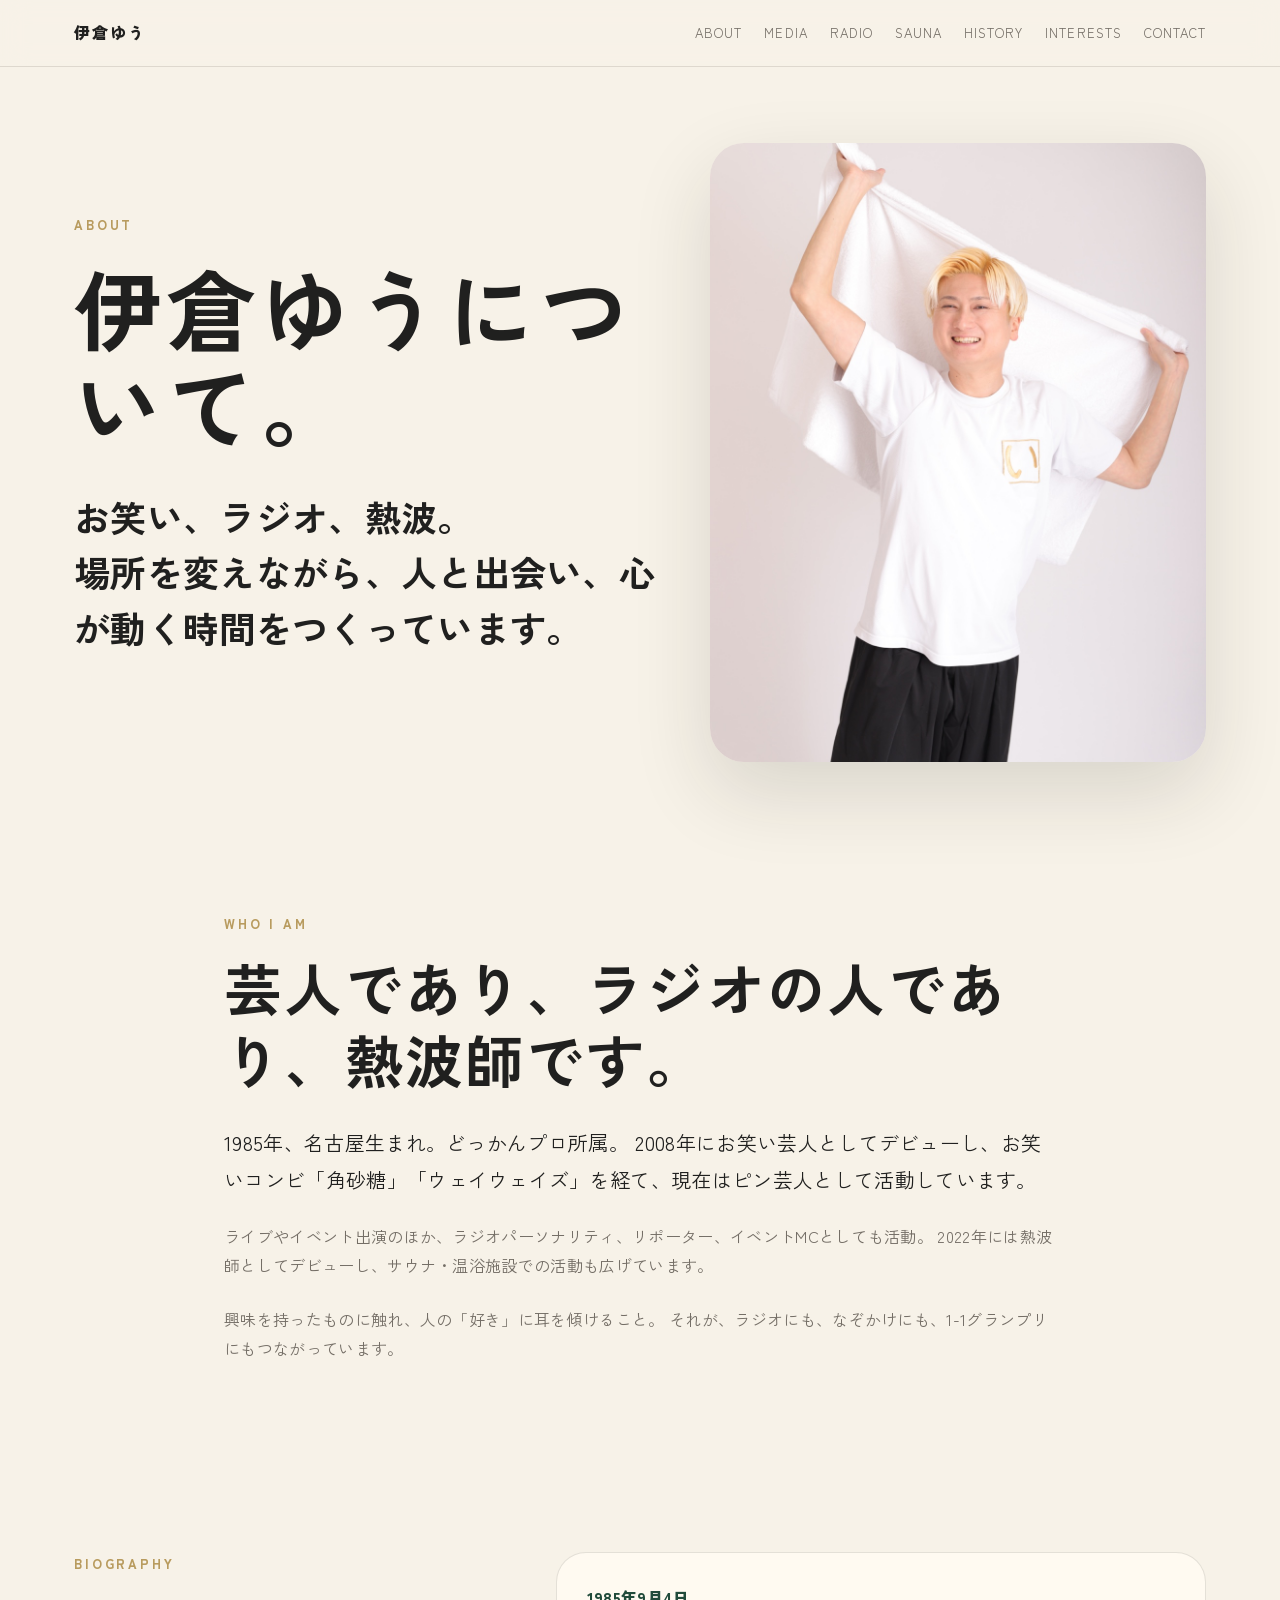
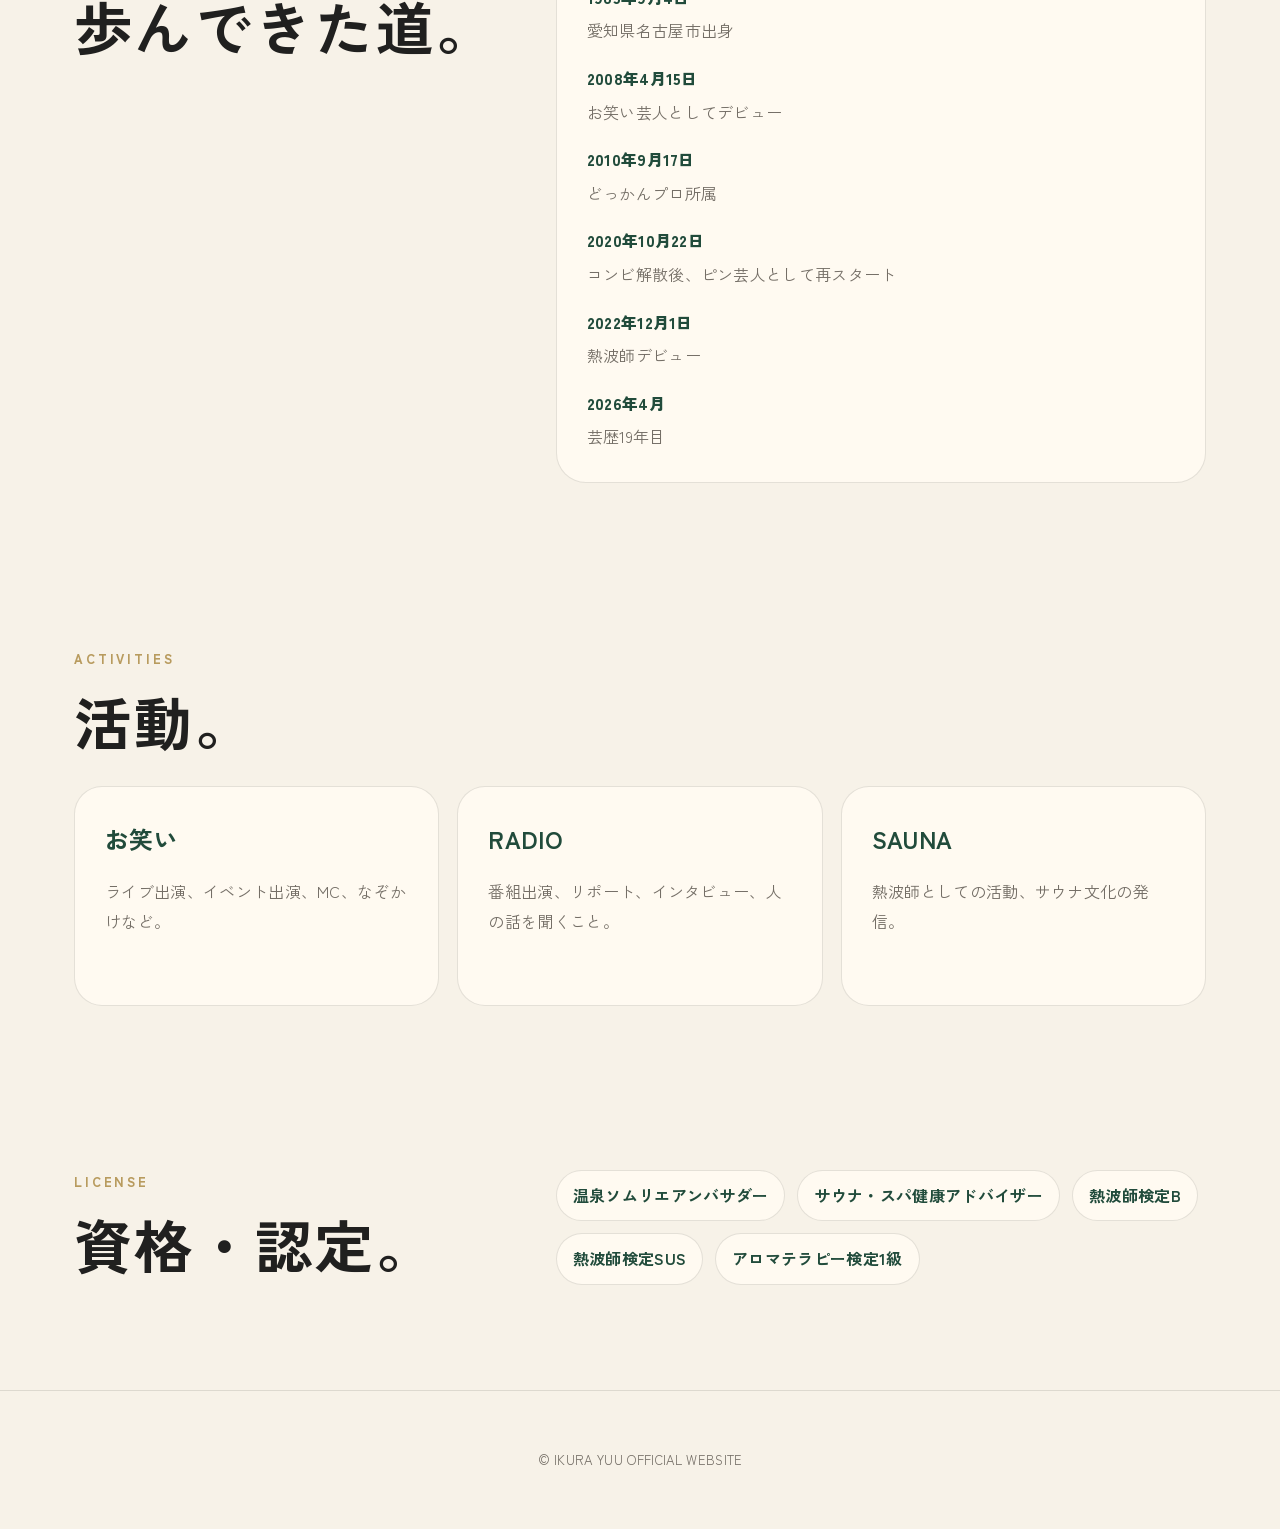
==== about.html @ 1880e3db "Add ABOUT page v0.2" ====
<!doctype html>
<html lang="ja">
<head>
  <meta charset="utf-8">
  <meta name="viewport" content="width=device-width, initial-scale=1">
  <title>ABOUT | 伊倉ゆう OFFICIAL WEBSITE</title>
  <meta name="description" content="伊倉ゆうについて。お笑い芸人、ラジオパーソナリティ、熱波師として活動する伊倉ゆうのプロフィール。">
  <link rel="preconnect" href="https://fonts.googleapis.com">
  <link rel="preconnect" href="https://fonts.gstatic.com" crossorigin>
  <link href="https://fonts.googleapis.com/css2?family=Zen+Kaku+Gothic+New:wght@400;500;700;900&display=swap" rel="stylesheet">
  <link rel="stylesheet" href="css/style.css">
</head>
<body>
<header class="site-header">
  <div class="header-inner">
    <a class="logo" href="index.html">伊倉ゆう</a>
    <nav class="nav">
      <a href="about.html">ABOUT</a>
      <a href="#">MEDIA</a>
      <a href="#">RADIO</a>
      <a href="#">SAUNA</a>
      <a href="#">HISTORY</a>
      <a href="#">INTERESTS</a>
      <a href="#">CONTACT</a>
    </nav>
  </div>
</header>

<main>
  <section class="page-hero about-hero">
    <div class="page-copy">
      <div class="eyebrow">ABOUT</div>
      <h1 class="page-title">伊倉ゆうについて。</h1>
      <p class="page-lead">
        お笑い、ラジオ、熱波。<br>
        場所を変えながら、人と出会い、心が動く時間をつくっています。
      </p>
    </div>
    <div class="page-photo">
      <img src="assets/images/ikura-action.jpeg" alt="伊倉ゆう 熱波師写真">
    </div>
  </section>

  <section class="section narrow">
    <div class="section-label">WHO I AM</div>
    <h2 class="section-title">芸人であり、ラジオの人であり、熱波師です。</h2>
    <p class="large-text">
      1985年、名古屋生まれ。どっかんプロ所属。
      2008年にお笑い芸人としてデビューし、お笑いコンビ「角砂糖」「ウェイウェイズ」を経て、現在はピン芸人として活動しています。
    </p>
    <p>
      ライブやイベント出演のほか、ラジオパーソナリティ、リポーター、イベントMCとしても活動。
      2022年には熱波師としてデビューし、サウナ・温浴施設での活動も広げています。
    </p>
    <p>
      興味を持ったものに触れ、人の「好き」に耳を傾けること。
      それが、ラジオにも、なぞかけにも、1-1グランプリにもつながっています。
    </p>
  </section>

  <section class="section">
    <div class="split">
      <div>
        <div class="section-label">BIOGRAPHY</div>
        <h2 class="section-title">歩んできた道。</h2>
      </div>
      <div class="bio-list">
        <dl>
          <dt>1985年9月4日</dt>
          <dd>愛知県名古屋市出身</dd>
          <dt>2008年4月15日</dt>
          <dd>お笑い芸人としてデビュー</dd>
          <dt>2010年9月17日</dt>
          <dd>どっかんプロ所属</dd>
          <dt>2020年10月22日</dt>
          <dd>コンビ解散後、ピン芸人として再スタート</dd>
          <dt>2022年12月1日</dt>
          <dd>熱波師デビュー</dd>
          <dt>2026年4月</dt>
          <dd>芸歴19年目</dd>
        </dl>
      </div>
    </div>
  </section>

  <section class="section">
    <div class="section-label">ACTIVITIES</div>
    <h2 class="section-title">活動。</h2>
    <div class="cards">
      <a class="card" href="#"><h3>お笑い</h3><p>ライブ出演、イベント出演、MC、なぞかけなど。</p></a>
      <a class="card" href="#"><h3>RADIO</h3><p>番組出演、リポート、インタビュー、人の話を聞くこと。</p></a>
      <a class="card" href="#"><h3>SAUNA</h3><p>熱波師としての活動、サウナ文化の発信。</p></a>
    </div>
  </section>

  <section class="section">
    <div class="split">
      <div>
        <div class="section-label">LICENSE</div>
        <h2 class="section-title">資格・認定。</h2>
      </div>
      <div class="tag-list">
        <span>温泉ソムリエアンバサダー</span>
        <span>サウナ・スパ健康アドバイザー</span>
        <span>熱波師検定B</span>
        <span>熱波師検定SUS</span>
        <span>アロマテラピー検定1級</span>
      </div>
    </div>
  </section>
</main>

<footer class="footer"><p>© IKURA YUU OFFICIAL WEBSITE</p></footer>
<script src="js/main.js"></script>
</body>
</html>
---- css/style.css ----
:root{--bg:#f7f2e8;--paper:#fffaf1;--ink:#20201f;--muted:#746e66;--green:#214b3b;--green-soft:#e4ede7;--gold:#b89b5e;--line:rgba(32,32,31,.12);--shadow:0 30px 80px rgba(32,32,31,.14)}
*{box-sizing:border-box}html{scroll-behavior:smooth}body{margin:0;background:var(--bg);color:var(--ink);font-family:"Zen Kaku Gothic New",-apple-system,BlinkMacSystemFont,"Hiragino Sans","Yu Gothic",Meiryo,sans-serif;line-height:1.85;letter-spacing:.02em}img{max-width:100%;display:block}a{color:inherit;text-decoration:none}.site-header{position:sticky;top:0;z-index:100;background:rgba(247,242,232,.88);backdrop-filter:blur(14px);border-bottom:1px solid var(--line)}.header-inner{max-width:1180px;margin:0 auto;padding:18px 24px;display:flex;align-items:center;justify-content:space-between}.logo{font-weight:800;letter-spacing:.12em}.nav{display:flex;gap:22px;font-size:13px;color:var(--muted);letter-spacing:.08em}.nav a:hover{color:var(--green)}
.hero{max-width:1180px;margin:0 auto;padding:70px 24px 90px;min-height:calc(100vh - 68px);display:grid;grid-template-columns:1.02fr .98fr;gap:56px;align-items:center}.eyebrow{color:var(--gold);font-size:13px;font-weight:800;letter-spacing:.22em;margin-bottom:22px}.hero-title{font-size:clamp(52px,8vw,104px);line-height:1.04;margin:0;letter-spacing:.09em}.hero-copy{font-size:clamp(22px,3.2vw,38px);line-height:1.55;margin:34px 0 22px;font-weight:700}.hero-text{color:var(--muted);max-width:560px;font-size:16px}.hero-actions{margin-top:34px;display:flex;flex-wrap:wrap;gap:14px}.button{display:inline-flex;align-items:center;justify-content:center;padding:13px 22px;border-radius:999px;border:1px solid var(--green);font-size:14px;font-weight:800;letter-spacing:.06em}.button.primary{color:#fff;background:var(--green)}.button:hover{transform:translateY(-1px)}
.hero-photo{position:relative}.hero-photo:before{content:"";position:absolute;inset:28px -24px -28px 24px;background:var(--green-soft);border-radius:36px;z-index:0}.hero-photo img{position:relative;z-index:1;border-radius:36px;box-shadow:var(--shadow);aspect-ratio:4/5;object-fit:cover}.section{max-width:1180px;margin:0 auto;padding:82px 24px}.section.narrow{max-width:880px}.section-label{color:var(--gold);font-size:13px;font-weight:800;letter-spacing:.22em;margin-bottom:14px}.section-title{font-size:clamp(32px,5vw,58px);line-height:1.25;margin:0 0 28px;letter-spacing:.04em}
.intro{display:grid;grid-template-columns:.8fr 1.2fr;gap:48px;align-items:center}.intro img{border-radius:30px;box-shadow:0 18px 55px rgba(32,32,31,.12)}.intro-text p,.section p{color:var(--muted);margin-bottom:24px}.large-text{font-size:20px;color:var(--ink)!important}.cards{display:grid;grid-template-columns:repeat(3,1fr);gap:18px}.card{background:var(--paper);border:1px solid var(--line);border-radius:28px;padding:30px;min-height:220px;transition:.2s ease}.card:hover{transform:translateY(-3px);box-shadow:0 18px 50px rgba(32,32,31,.08)}.card h3{margin:0 0 16px;color:var(--green);font-size:24px}.card p{color:var(--muted);margin:0}.note{background:var(--green);color:#fff;border-radius:36px;padding:56px;display:grid;grid-template-columns:1fr 1.3fr;gap:36px;align-items:center}.note .section-label{color:#dfc98b}.note p{margin:0;color:rgba(255,255,255,.82)}.footer{border-top:1px solid var(--line);padding:44px 24px;text-align:center;color:var(--muted);font-size:13px}
.page-hero{max-width:1180px;margin:0 auto;padding:76px 24px 68px;display:grid;grid-template-columns:1.08fr .92fr;gap:54px;align-items:center}.page-title{font-size:clamp(46px,7vw,88px);line-height:1.1;margin:0 0 28px;letter-spacing:.06em}.page-lead{font-size:clamp(21px,3vw,36px);font-weight:700;line-height:1.55}.page-photo img{border-radius:34px;box-shadow:var(--shadow);aspect-ratio:4/5;object-fit:cover}.split{display:grid;grid-template-columns:.8fr 1.2fr;gap:48px}.bio-list{background:var(--paper);border:1px solid var(--line);border-radius:30px;padding:30px}.bio-list dl{margin:0}.bio-list dt{font-weight:900;color:var(--green);margin-top:18px}.bio-list dt:first-child{margin-top:0}.bio-list dd{margin:4px 0 0;color:var(--muted)}.tag-list{display:flex;flex-wrap:wrap;gap:12px;align-content:flex-start}.tag-list span{background:var(--paper);border:1px solid var(--line);border-radius:999px;padding:10px 16px;font-weight:700;color:var(--green)}
.fade-in{opacity:0;transform:translateY(18px);transition:opacity .7s ease,transform .7s ease}.fade-in.is-visible{opacity:1;transform:translateY(0)}
@media(max-width:880px){.nav{display:none}.hero,.intro,.note,.page-hero,.split{grid-template-columns:1fr}.hero{padding-top:36px;gap:36px}.hero-photo{order:-1}.hero-photo:before{inset:18px -12px -18px 12px;border-radius:28px}.hero-photo img,.page-photo img{border-radius:28px}.cards{grid-template-columns:1fr}.note{padding:34px}.page-hero{padding-top:42px}.page-photo{order:-1}}
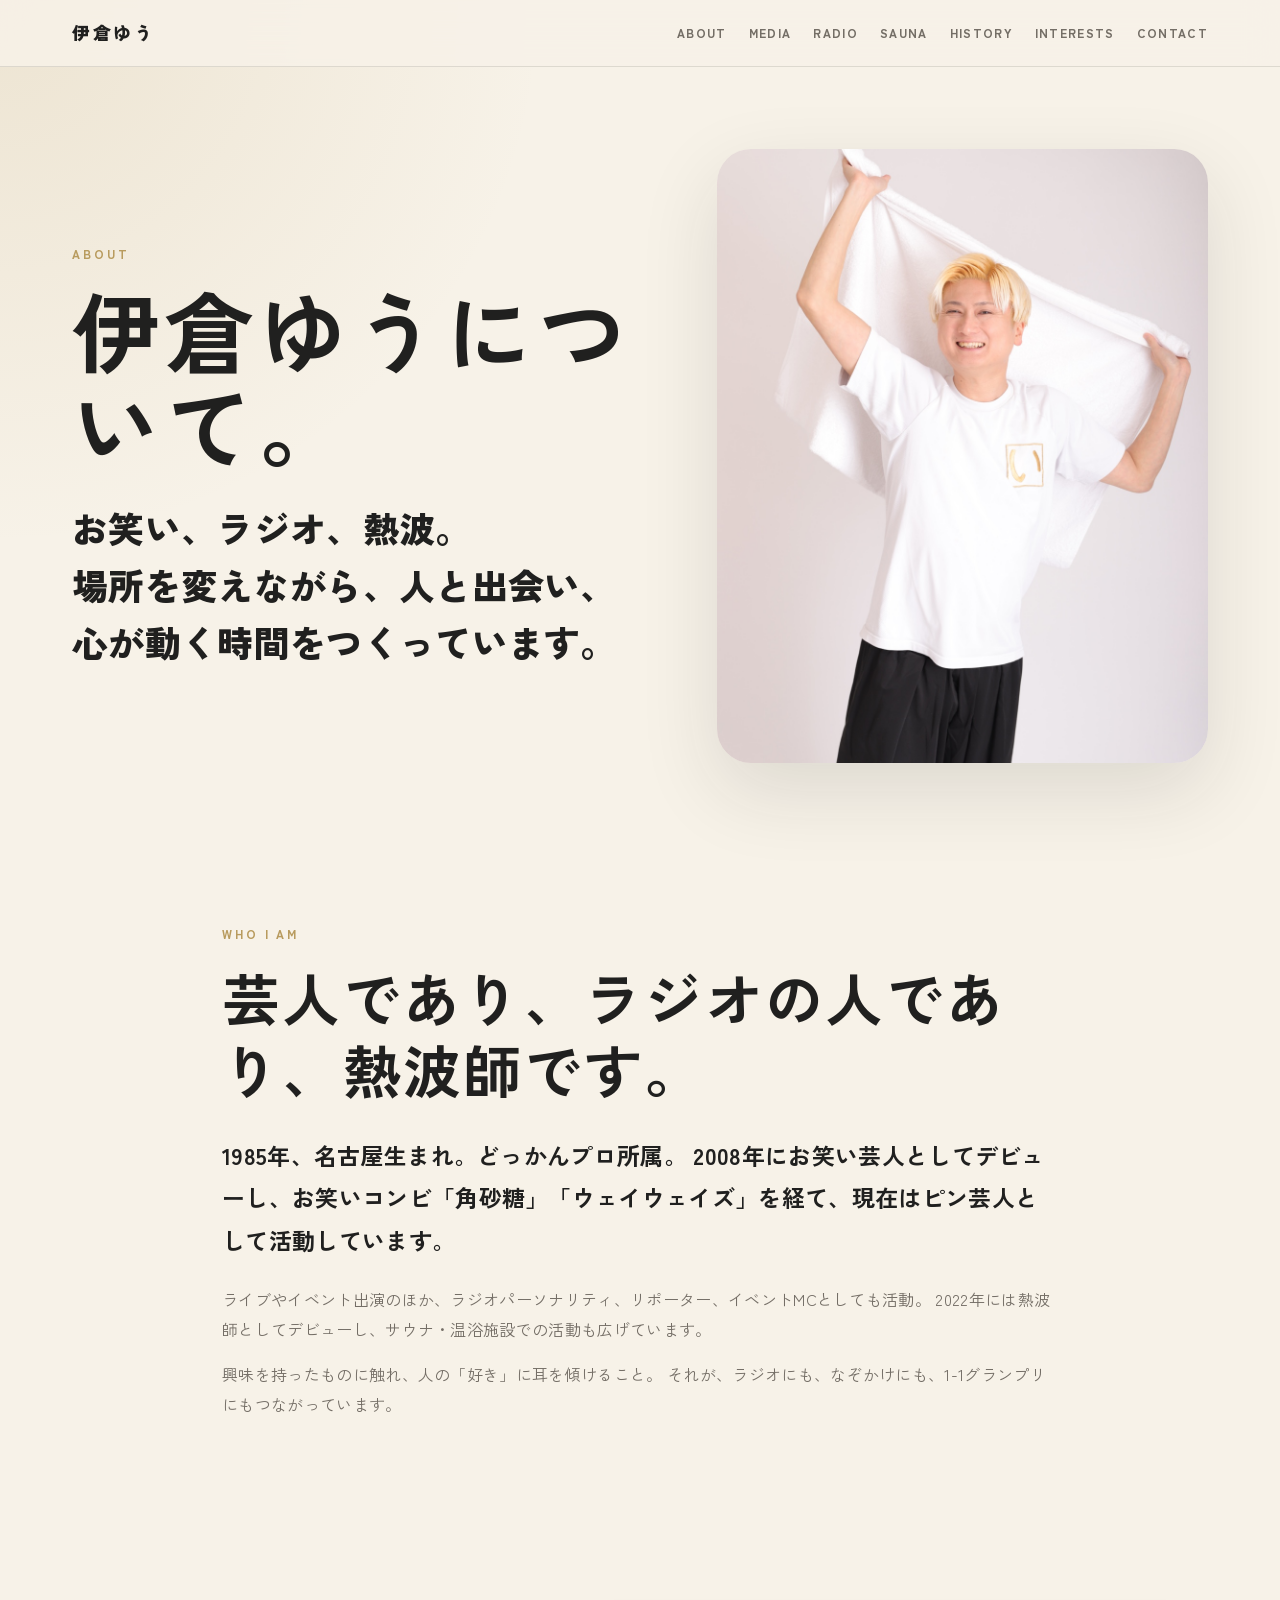
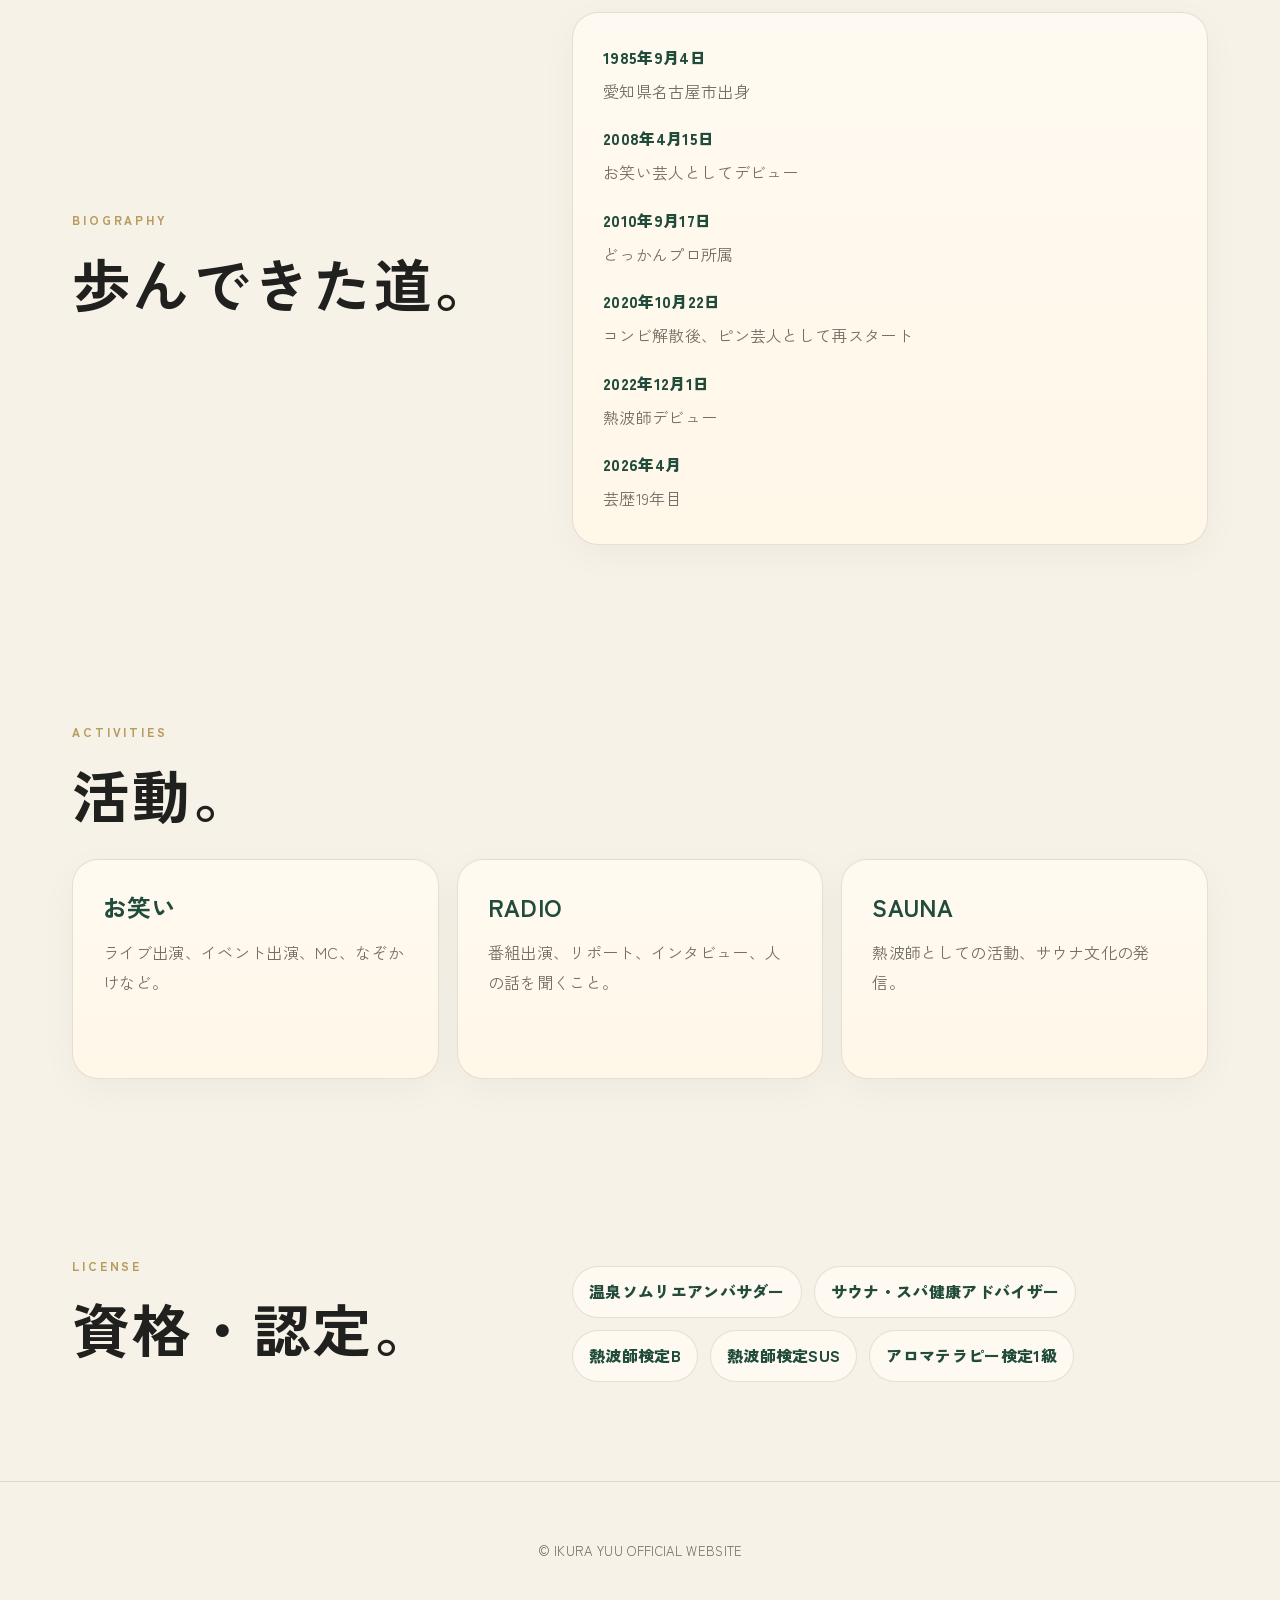
==== commit 68b1225e: "Design Refresh v0.6 and add project docs" ====
--- a/about.html
+++ b/about.html
@@ -13,13 +13,16 @@
 <body>
 <header class="site-header">
   <div class="header-inner">
-    <a class="logo" href="index.html">伊倉ゆう</a>
-    <nav class="nav">
+    <a class="logo" href="index.html" aria-label="伊倉ゆう TOP">伊倉ゆう</a>
+    <button class="menu-button" type="button" aria-label="メニューを開く" aria-expanded="false">
+      <span></span><span></span>
+    </button>
+    <nav class="nav" aria-label="メインメニュー">
       <a href="about.html">ABOUT</a>
       <a href="#">MEDIA</a>
-      <a href="#">RADIO</a>
-      <a href="#">SAUNA</a>
-      <a href="#">HISTORY</a>
+      <a href="radio.html">RADIO</a>
+      <a href="sauna.html">SAUNA</a>
+      <a href="history.html">HISTORY</a>
       <a href="#">INTERESTS</a>
       <a href="#">CONTACT</a>
     </nav>
@@ -88,8 +91,8 @@
     <h2 class="section-title">活動。</h2>
     <div class="cards">
       <a class="card" href="#"><h3>お笑い</h3><p>ライブ出演、イベント出演、MC、なぞかけなど。</p></a>
-      <a class="card" href="#"><h3>RADIO</h3><p>番組出演、リポート、インタビュー、人の話を聞くこと。</p></a>
-      <a class="card" href="#"><h3>SAUNA</h3><p>熱波師としての活動、サウナ文化の発信。</p></a>
+      <a class="card" href="radio.html"><h3>RADIO</h3><p>番組出演、リポート、インタビュー、人の話を聞くこと。</p></a>
+      <a class="card" href="sauna.html"><h3>SAUNA</h3><p>熱波師としての活動、サウナ文化の発信。</p></a>
     </div>
   </section>
 
--- a/css/style.css
+++ b/css/style.css
@@ -1,9 +1,529 @@
 
-:root{--bg:#f7f2e8;--paper:#fffaf1;--ink:#20201f;--muted:#746e66;--green:#214b3b;--green-soft:#e4ede7;--gold:#b89b5e;--line:rgba(32,32,31,.12);--shadow:0 30px 80px rgba(32,32,31,.14)}
-*{box-sizing:border-box}html{scroll-behavior:smooth}body{margin:0;background:var(--bg);color:var(--ink);font-family:"Zen Kaku Gothic New",-apple-system,BlinkMacSystemFont,"Hiragino Sans","Yu Gothic",Meiryo,sans-serif;line-height:1.85;letter-spacing:.02em}img{max-width:100%;display:block}a{color:inherit;text-decoration:none}.site-header{position:sticky;top:0;z-index:100;background:rgba(247,242,232,.88);backdrop-filter:blur(14px);border-bottom:1px solid var(--line)}.header-inner{max-width:1180px;margin:0 auto;padding:18px 24px;display:flex;align-items:center;justify-content:space-between}.logo{font-weight:800;letter-spacing:.12em}.nav{display:flex;gap:22px;font-size:13px;color:var(--muted);letter-spacing:.08em}.nav a:hover{color:var(--green)}
-.hero{max-width:1180px;margin:0 auto;padding:70px 24px 90px;min-height:calc(100vh - 68px);display:grid;grid-template-columns:1.02fr .98fr;gap:56px;align-items:center}.eyebrow{color:var(--gold);font-size:13px;font-weight:800;letter-spacing:.22em;margin-bottom:22px}.hero-title{font-size:clamp(52px,8vw,104px);line-height:1.04;margin:0;letter-spacing:.09em}.hero-copy{font-size:clamp(22px,3.2vw,38px);line-height:1.55;margin:34px 0 22px;font-weight:700}.hero-text{color:var(--muted);max-width:560px;font-size:16px}.hero-actions{margin-top:34px;display:flex;flex-wrap:wrap;gap:14px}.button{display:inline-flex;align-items:center;justify-content:center;padding:13px 22px;border-radius:999px;border:1px solid var(--green);font-size:14px;font-weight:800;letter-spacing:.06em}.button.primary{color:#fff;background:var(--green)}.button:hover{transform:translateY(-1px)}
-.hero-photo{position:relative}.hero-photo:before{content:"";position:absolute;inset:28px -24px -28px 24px;background:var(--green-soft);border-radius:36px;z-index:0}.hero-photo img{position:relative;z-index:1;border-radius:36px;box-shadow:var(--shadow);aspect-ratio:4/5;object-fit:cover}.section{max-width:1180px;margin:0 auto;padding:82px 24px}.section.narrow{max-width:880px}.section-label{color:var(--gold);font-size:13px;font-weight:800;letter-spacing:.22em;margin-bottom:14px}.section-title{font-size:clamp(32px,5vw,58px);line-height:1.25;margin:0 0 28px;letter-spacing:.04em}
-.intro{display:grid;grid-template-columns:.8fr 1.2fr;gap:48px;align-items:center}.intro img{border-radius:30px;box-shadow:0 18px 55px rgba(32,32,31,.12)}.intro-text p,.section p{color:var(--muted);margin-bottom:24px}.large-text{font-size:20px;color:var(--ink)!important}.cards{display:grid;grid-template-columns:repeat(3,1fr);gap:18px}.card{background:var(--paper);border:1px solid var(--line);border-radius:28px;padding:30px;min-height:220px;transition:.2s ease}.card:hover{transform:translateY(-3px);box-shadow:0 18px 50px rgba(32,32,31,.08)}.card h3{margin:0 0 16px;color:var(--green);font-size:24px}.card p{color:var(--muted);margin:0}.note{background:var(--green);color:#fff;border-radius:36px;padding:56px;display:grid;grid-template-columns:1fr 1.3fr;gap:36px;align-items:center}.note .section-label{color:#dfc98b}.note p{margin:0;color:rgba(255,255,255,.82)}.footer{border-top:1px solid var(--line);padding:44px 24px;text-align:center;color:var(--muted);font-size:13px}
-.page-hero{max-width:1180px;margin:0 auto;padding:76px 24px 68px;display:grid;grid-template-columns:1.08fr .92fr;gap:54px;align-items:center}.page-title{font-size:clamp(46px,7vw,88px);line-height:1.1;margin:0 0 28px;letter-spacing:.06em}.page-lead{font-size:clamp(21px,3vw,36px);font-weight:700;line-height:1.55}.page-photo img{border-radius:34px;box-shadow:var(--shadow);aspect-ratio:4/5;object-fit:cover}.split{display:grid;grid-template-columns:.8fr 1.2fr;gap:48px}.bio-list{background:var(--paper);border:1px solid var(--line);border-radius:30px;padding:30px}.bio-list dl{margin:0}.bio-list dt{font-weight:900;color:var(--green);margin-top:18px}.bio-list dt:first-child{margin-top:0}.bio-list dd{margin:4px 0 0;color:var(--muted)}.tag-list{display:flex;flex-wrap:wrap;gap:12px;align-content:flex-start}.tag-list span{background:var(--paper);border:1px solid var(--line);border-radius:999px;padding:10px 16px;font-weight:700;color:var(--green)}
-.fade-in{opacity:0;transform:translateY(18px);transition:opacity .7s ease,transform .7s ease}.fade-in.is-visible{opacity:1;transform:translateY(0)}
-@media(max-width:880px){.nav{display:none}.hero,.intro,.note,.page-hero,.split{grid-template-columns:1fr}.hero{padding-top:36px;gap:36px}.hero-photo{order:-1}.hero-photo:before{inset:18px -12px -18px 12px;border-radius:28px}.hero-photo img,.page-photo img{border-radius:28px}.cards{grid-template-columns:1fr}.note{padding:34px}.page-hero{padding-top:42px}.page-photo{order:-1}}
+:root {
+  --bg: #f7f2e8;
+  --paper: #fffaf1;
+  --paper-strong: #fff7e8;
+  --ink: #20201f;
+  --muted: #746e66;
+  --green: #214b3b;
+  --green-2: #2e6a53;
+  --green-soft: #e4ede7;
+  --gold: #b89b5e;
+  --line: rgba(32,32,31,.12);
+  --shadow: 0 28px 80px rgba(32,32,31,.12);
+  --radius-lg: 34px;
+  --radius-md: 26px;
+  --max: 1180px;
+}
+
+* { box-sizing: border-box; }
+
+html { scroll-behavior: smooth; }
+
+body {
+  margin: 0;
+  background:
+    radial-gradient(circle at top left, rgba(184,155,94,.16), transparent 34rem),
+    var(--bg);
+  color: var(--ink);
+  font-family: "Zen Kaku Gothic New", -apple-system, BlinkMacSystemFont, "Hiragino Sans", "Yu Gothic", Meiryo, sans-serif;
+  line-height: 1.86;
+  letter-spacing: .02em;
+}
+
+img { max-width: 100%; display: block; }
+
+a { color: inherit; text-decoration: none; }
+
+.site-header {
+  position: sticky;
+  top: 0;
+  z-index: 100;
+  background: rgba(247,242,232,.86);
+  backdrop-filter: blur(16px);
+  border-bottom: 1px solid var(--line);
+}
+
+.header-inner {
+  max-width: var(--max);
+  margin: 0 auto;
+  padding: 16px 22px;
+  display: flex;
+  align-items: center;
+  justify-content: space-between;
+}
+
+.logo {
+  font-weight: 900;
+  letter-spacing: .14em;
+  font-size: 18px;
+}
+
+.nav {
+  display: flex;
+  gap: 22px;
+  align-items: center;
+  font-size: 12px;
+  color: var(--muted);
+  letter-spacing: .11em;
+  font-weight: 800;
+}
+
+.nav a {
+  position: relative;
+  padding: 6px 0;
+}
+
+.nav a::after {
+  content: "";
+  position: absolute;
+  left: 0;
+  right: 0;
+  bottom: 0;
+  height: 1px;
+  background: var(--green);
+  transform: scaleX(0);
+  transform-origin: right;
+  transition: transform .24s ease;
+}
+
+.nav a:hover { color: var(--green); }
+
+.nav a:hover::after {
+  transform: scaleX(1);
+  transform-origin: left;
+}
+
+.menu-button {
+  display: none;
+  width: 42px;
+  height: 42px;
+  border: 1px solid var(--line);
+  border-radius: 999px;
+  background: rgba(255,250,241,.75);
+  padding: 0;
+}
+
+.menu-button span {
+  display: block;
+  width: 17px;
+  height: 1px;
+  background: var(--ink);
+  margin: 5px auto;
+}
+
+.hero {
+  max-width: var(--max);
+  margin: 0 auto;
+  padding: 78px 22px 98px;
+  min-height: calc(100vh - 68px);
+  display: grid;
+  grid-template-columns: 1.02fr .98fr;
+  gap: clamp(38px, 6vw, 70px);
+  align-items: center;
+}
+
+.eyebrow,
+.section-label {
+  color: var(--gold);
+  font-size: 12px;
+  font-weight: 900;
+  letter-spacing: .24em;
+  margin-bottom: 16px;
+}
+
+.hero-title {
+  font-size: clamp(56px, 9vw, 112px);
+  line-height: 1.02;
+  margin: 0;
+  letter-spacing: .1em;
+}
+
+.hero-copy {
+  font-size: clamp(24px, 3.1vw, 40px);
+  line-height: 1.55;
+  margin: 34px 0 22px;
+  font-weight: 900;
+}
+
+.hero-text,
+.section p,
+.intro-text p {
+  color: var(--muted);
+}
+
+.hero-text {
+  max-width: 560px;
+  font-size: 16px;
+}
+
+.hero-actions {
+  margin-top: 34px;
+  display: flex;
+  flex-wrap: wrap;
+  gap: 14px;
+}
+
+.button {
+  display: inline-flex;
+  align-items: center;
+  justify-content: center;
+  padding: 13px 22px;
+  border-radius: 999px;
+  border: 1px solid var(--green);
+  font-size: 14px;
+  font-weight: 900;
+  letter-spacing: .06em;
+  transition: transform .2s ease, box-shadow .2s ease, background .2s ease;
+}
+
+.button.primary {
+  color: #fff;
+  background: var(--green);
+}
+
+.button:hover {
+  transform: translateY(-2px);
+  box-shadow: 0 16px 34px rgba(32,32,31,.1);
+}
+
+.hero-photo,
+.page-photo {
+  position: relative;
+}
+
+.hero-photo::before {
+  content: "";
+  position: absolute;
+  inset: 30px -22px -30px 22px;
+  background: var(--green-soft);
+  border-radius: var(--radius-lg);
+  z-index: 0;
+}
+
+.hero-photo img,
+.page-photo img {
+  position: relative;
+  z-index: 1;
+  border-radius: var(--radius-lg);
+  box-shadow: var(--shadow);
+  aspect-ratio: 4 / 5;
+  object-fit: cover;
+}
+
+.section {
+  max-width: var(--max);
+  margin: 0 auto;
+  padding: 88px 22px;
+}
+
+.section.narrow {
+  max-width: 880px;
+}
+
+.section-title {
+  font-size: clamp(32px, 5vw, 58px);
+  line-height: 1.24;
+  margin: 0 0 28px;
+  letter-spacing: .04em;
+}
+
+.large-text {
+  font-size: clamp(19px, 2.5vw, 23px);
+  color: var(--ink) !important;
+  font-weight: 700;
+}
+
+.intro,
+.split {
+  display: grid;
+  grid-template-columns: .82fr 1.18fr;
+  gap: clamp(34px, 5vw, 58px);
+  align-items: center;
+}
+
+.intro img {
+  border-radius: var(--radius-md);
+  box-shadow: 0 18px 55px rgba(32,32,31,.11);
+  aspect-ratio: 4 / 5;
+  object-fit: cover;
+}
+
+.cards {
+  display: grid;
+  grid-template-columns: repeat(3, 1fr);
+  gap: 18px;
+}
+
+.card,
+.program-card,
+.bio-list,
+.timeline-item div:last-child {
+  background: linear-gradient(180deg, var(--paper), var(--paper-strong));
+  border: 1px solid var(--line);
+  border-radius: var(--radius-md);
+  box-shadow: 0 10px 36px rgba(32,32,31,.04);
+}
+
+.card,
+.program-card {
+  padding: 30px;
+  min-height: 220px;
+  transition: transform .22s ease, box-shadow .22s ease;
+}
+
+.card:hover,
+.program-card:hover {
+  transform: translateY(-3px);
+  box-shadow: 0 20px 58px rgba(32,32,31,.09);
+}
+
+.card h3,
+.program-card h3 {
+  margin: 0 0 14px;
+  color: var(--green);
+  font-size: 24px;
+  line-height: 1.42;
+}
+
+.card p,
+.program-card p {
+  margin: 0;
+  color: var(--muted);
+}
+
+.note {
+  background: linear-gradient(135deg, var(--green), var(--green-2));
+  color: #fff;
+  border-radius: var(--radius-lg);
+  padding: clamp(34px, 6vw, 60px);
+  display: grid;
+  grid-template-columns: 1fr 1.3fr;
+  gap: 36px;
+  align-items: center;
+  box-shadow: var(--shadow);
+}
+
+.note .section-label { color: #dfc98b; }
+.note p { margin: 0; color: rgba(255,255,255,.84); }
+
+.footer {
+  border-top: 1px solid var(--line);
+  padding: 44px 22px;
+  text-align: center;
+  color: var(--muted);
+  font-size: 13px;
+}
+
+.page-hero {
+  max-width: var(--max);
+  margin: 0 auto;
+  padding: 82px 22px 72px;
+  display: grid;
+  grid-template-columns: 1.08fr .92fr;
+  gap: clamp(38px, 6vw, 68px);
+  align-items: center;
+}
+
+.page-title {
+  font-size: clamp(46px, 7vw, 88px);
+  line-height: 1.08;
+  margin: 0 0 28px;
+  letter-spacing: .06em;
+}
+
+.page-lead {
+  font-size: clamp(21px, 3vw, 36px);
+  font-weight: 900;
+  line-height: 1.58;
+  margin: 0;
+}
+
+.bio-list {
+  padding: 30px;
+}
+
+.bio-list dl { margin: 0; }
+.bio-list dt {
+  font-weight: 900;
+  color: var(--green);
+  margin-top: 18px;
+}
+.bio-list dt:first-child { margin-top: 0; }
+.bio-list dd {
+  margin: 4px 0 0;
+  color: var(--muted);
+}
+
+.tag-list {
+  display: flex;
+  flex-wrap: wrap;
+  gap: 12px;
+  align-content: flex-start;
+}
+
+.tag-list span {
+  background: var(--paper);
+  border: 1px solid var(--line);
+  border-radius: 999px;
+  padding: 10px 16px;
+  font-weight: 800;
+  color: var(--green);
+}
+
+.timeline {
+  max-width: 980px;
+  margin: 0 auto;
+  position: relative;
+}
+
+.timeline::before {
+  content: "";
+  position: absolute;
+  left: 94px;
+  top: 0;
+  bottom: 0;
+  width: 2px;
+  background: var(--gold);
+}
+
+.timeline-item {
+  display: grid;
+  grid-template-columns: 150px 1fr;
+  gap: 36px;
+  position: relative;
+  padding: 0 0 44px;
+}
+
+.timeline-item::before {
+  content: "";
+  position: absolute;
+  left: 86px;
+  top: 8px;
+  width: 18px;
+  height: 18px;
+  border-radius: 50%;
+  background: var(--green);
+  border: 4px solid var(--bg);
+}
+
+.timeline-item .year {
+  font-size: 24px;
+  font-weight: 900;
+  color: var(--green);
+  line-height: 1;
+}
+
+.timeline-item div:last-child { padding: 24px; }
+.timeline-item h3 { margin: 0 0 8px; font-size: 22px; }
+.timeline-item p { margin: 0; color: var(--muted); }
+
+.program-grid {
+  display: grid;
+  grid-template-columns: repeat(2, 1fr);
+  gap: 18px;
+}
+
+.program-card .station {
+  display: inline-block;
+  color: var(--gold);
+  font-size: 12px;
+  font-weight: 900;
+  letter-spacing: .14em;
+  margin-bottom: 12px;
+}
+
+.sauna-hero .page-title { color: var(--green); }
+
+.fade-in {
+  opacity: 0;
+  transform: translateY(18px);
+  transition: opacity .7s ease, transform .7s ease;
+}
+
+.fade-in.is-visible {
+  opacity: 1;
+  transform: translateY(0);
+}
+
+@media (max-width: 880px) {
+  body.menu-open { overflow: hidden; }
+
+  .menu-button { display: block; position: relative; z-index: 110; }
+
+  .nav {
+    position: fixed;
+    inset: 67px 14px auto 14px;
+    display: grid;
+    gap: 0;
+    background: rgba(255,250,241,.96);
+    border: 1px solid var(--line);
+    border-radius: 24px;
+    padding: 14px;
+    box-shadow: var(--shadow);
+    opacity: 0;
+    pointer-events: none;
+    transform: translateY(-8px);
+    transition: .22s ease;
+  }
+
+  body.menu-open .nav {
+    opacity: 1;
+    pointer-events: auto;
+    transform: translateY(0);
+  }
+
+  .nav a {
+    padding: 13px 10px;
+    border-bottom: 1px solid var(--line);
+  }
+
+  .nav a:last-child { border-bottom: 0; }
+  .nav a::after { display: none; }
+
+  .hero,
+  .intro,
+  .note,
+  .page-hero,
+  .split {
+    grid-template-columns: 1fr;
+  }
+
+  .hero {
+    padding-top: 36px;
+    gap: 36px;
+    min-height: auto;
+  }
+
+  .hero-photo,
+  .page-photo { order: -1; }
+
+  .hero-photo::before {
+    inset: 18px -10px -18px 10px;
+    border-radius: 28px;
+  }
+
+  .hero-photo img,
+  .page-photo img,
+  .intro img {
+    border-radius: 28px;
+  }
+
+  .cards,
+  .program-grid {
+    grid-template-columns: 1fr;
+  }
+
+  .note { padding: 34px; }
+
+  .page-hero { padding-top: 42px; }
+
+  .timeline::before { left: 20px; }
+  .timeline-item {
+    grid-template-columns: 1fr;
+    gap: 12px;
+    padding-left: 48px;
+  }
+  .timeline-item::before { left: 12px; }
+  .timeline-item .year { font-size: 20px; }
+}
